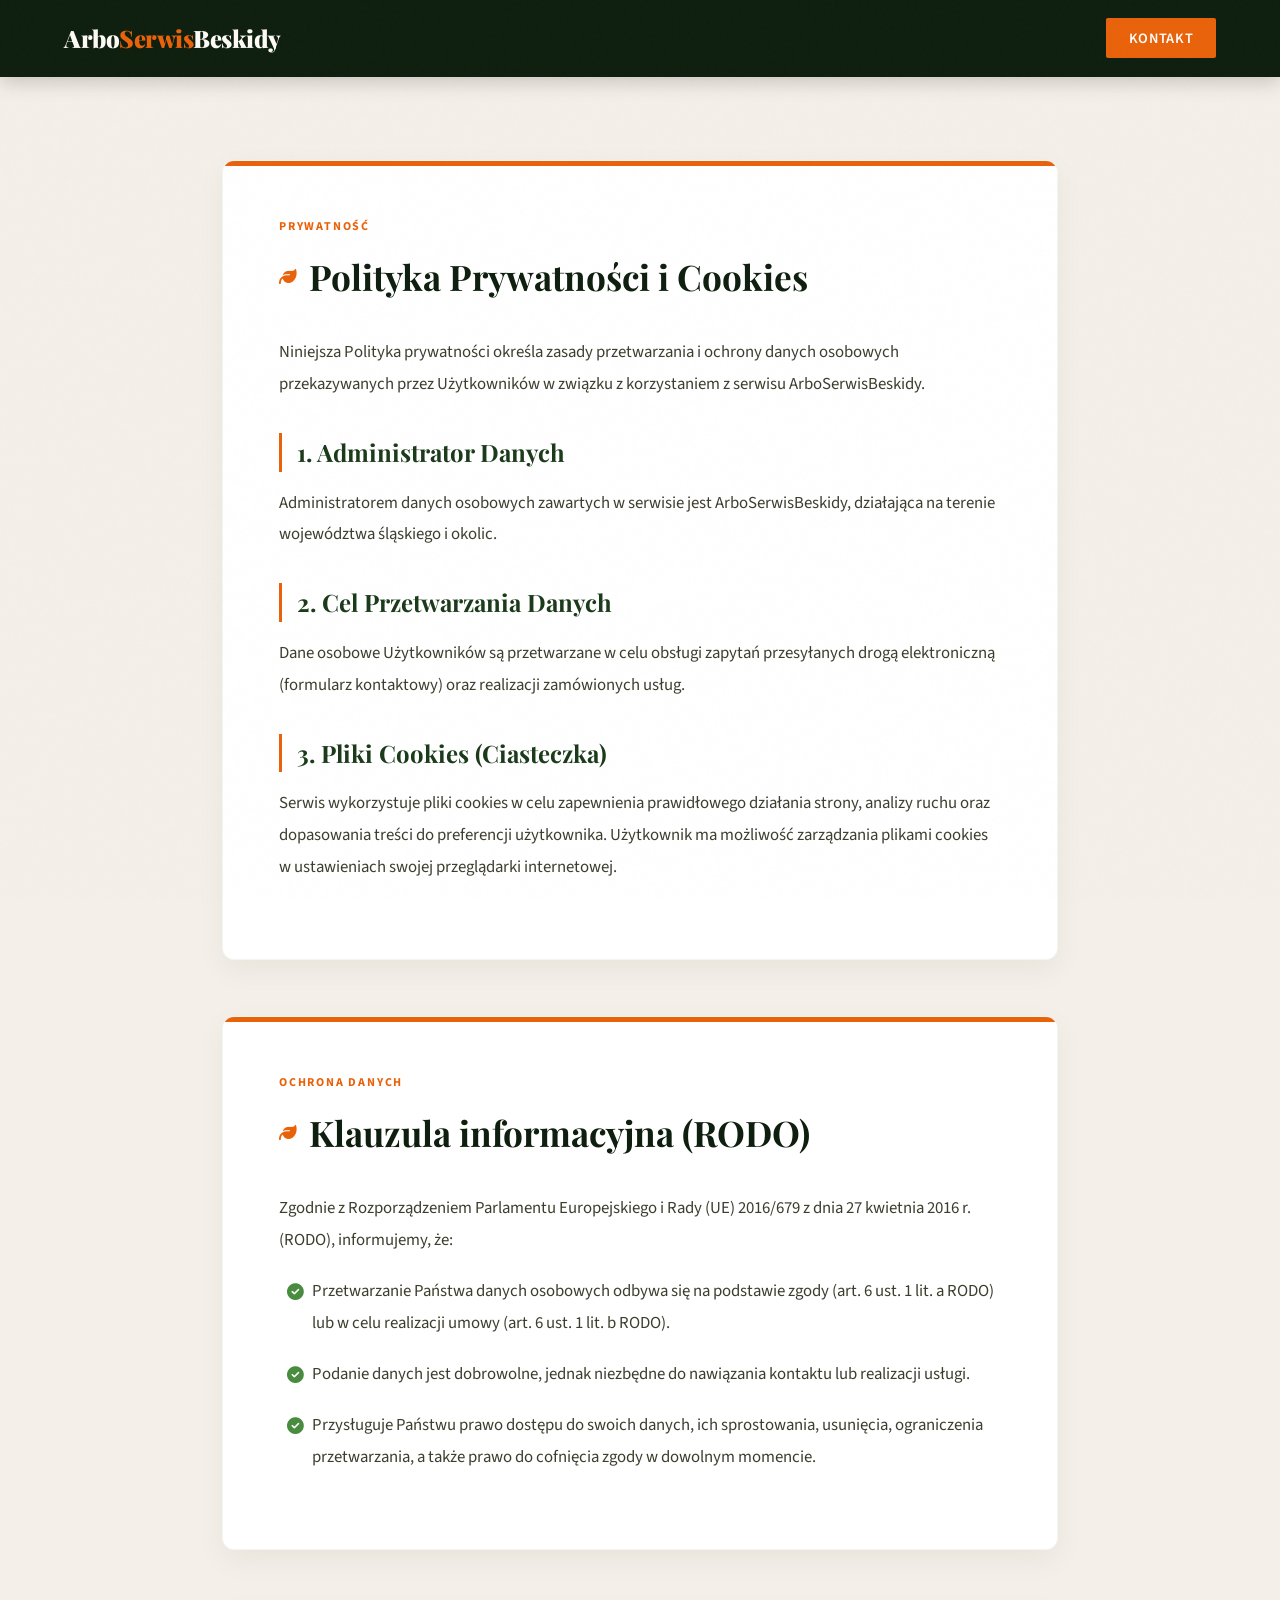
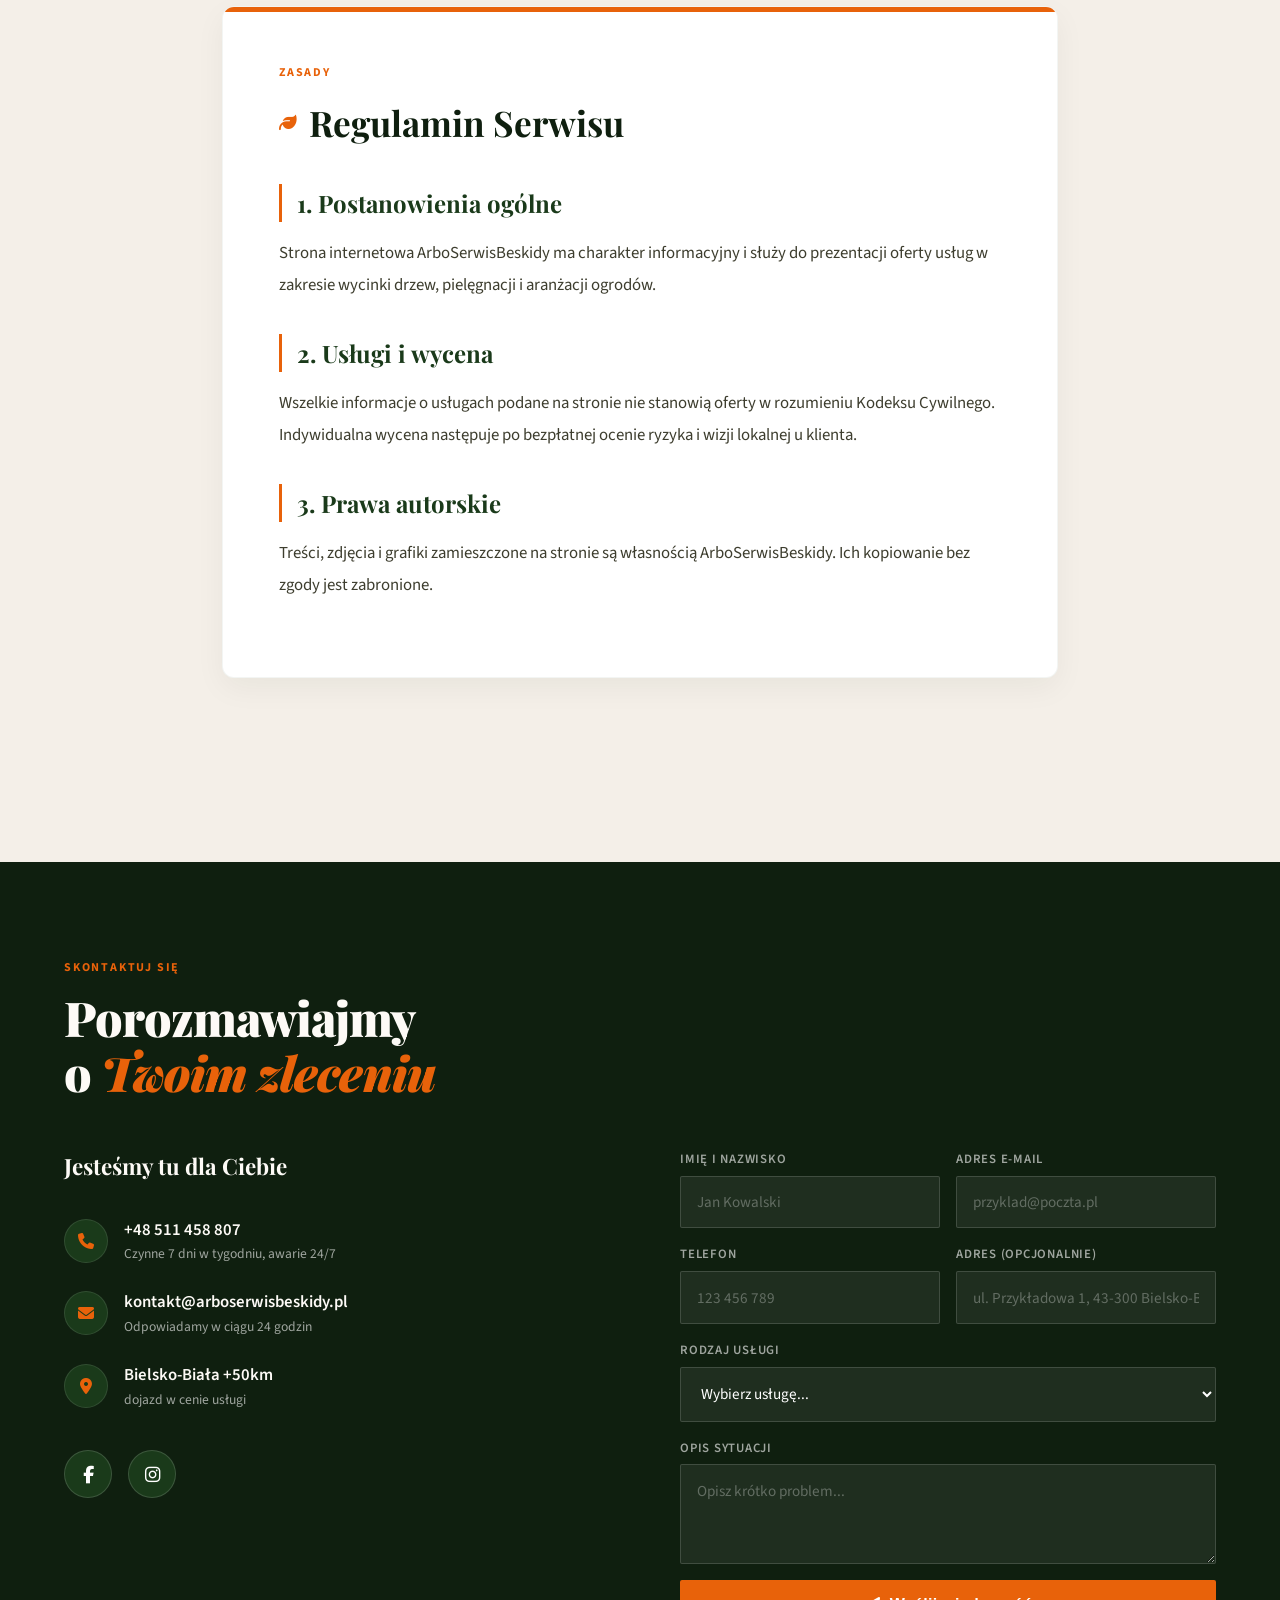
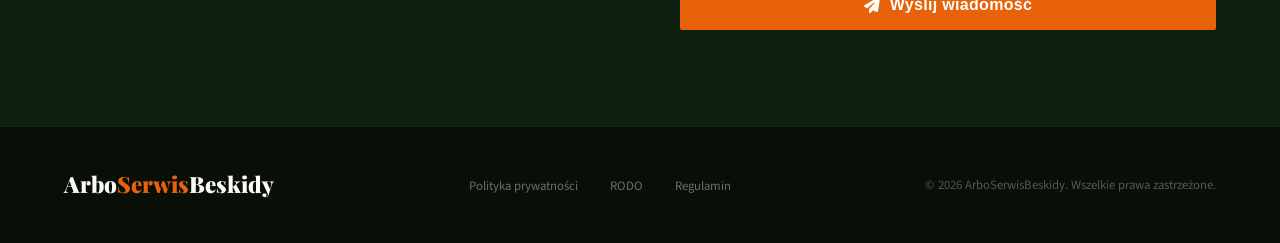
==== dokumenty.html @ 640052eb "initial commit" ====
<!DOCTYPE html>
<html lang="pl">

<head>
  <meta charset="UTF-8">
  <meta name="viewport" content="width=device-width, initial-scale=1.0">
  <title>Dokumenty prawne – ArboSerwisBeskidy</title>
  <link href="https://fonts.googleapis.com/css2?family=Playfair+Display:wght@700;900&family=Source+Sans+3:wght@300;400;600&display=swap" rel="stylesheet">
  <link rel="stylesheet" href="https://cdnjs.cloudflare.com/ajax/libs/font-awesome/6.5.0/css/all.min.css">
  <link rel="stylesheet" href="style.css">
  <link rel="icon" type="image/x-icon" href="img/favicon.ico">
  <style>
/* 1. RESET I ZMIENNE */
:root {
    --green-deep: #0f1f0f;
    --green-mid: #1a3a1a;
    --green-bright: #2d5a2d;
    --green-accent: #4a8c3f;
    --orange: #e8620a;
    --cream: #f4efe8;
    --white: #fdfaf6;
    --text-dark: #1a1a14;
    --text-mid: #3d3d2e;
}

body {
    background-color: var(--cream);
    font-family: 'Source Sans 3', sans-serif;
    color: var(--text-dark);
    line-height: 1.6;
    overflow-x: hidden;
    position: relative;
    scroll-behavior: smooth; /* Płynne przewijanie dla całej strony */
}

/* 2. NAVBAR */
#navbar {
    background-color: var(--green-deep) !important;
    position: fixed;
    width: 100%;
    top: 0;
    left: 0;
    z-index: 1000;
    display: flex;
    justify-content: space-between;
    align-items: center;
    padding: 1.2rem 4rem;
    box-shadow: 0 4px 20px rgba(0, 0, 0, 0.2);
}

#navbar .logo {
    color: var(--white) !important;
    font-weight: 900;
    font-size: 1.5rem;
    text-decoration: none;
    font-family: 'Playfair Display', serif;
}

#navbar .logo span {
    color: var(--orange) !important;
}

#navbar .nav-links {
    display: flex !important;
    list-style: none;
    align-items: center;
}

/* 3. SEKCJA GŁÓWNA - DOKUMENTY */
.legal-content {
    padding: 160px 2rem 8rem;
    max-width: 900px;
    margin: 0 auto;
}

.legal-section {
    background: #ffffff;
    padding: 3.5rem;
    margin-bottom: 3.5rem;
    border-radius: 12px;
    box-shadow: 0 10px 30px rgba(15, 31, 15, 0.05);
    position: relative;
    overflow: hidden;
    transition: transform 0.3s ease, box-shadow 0.3s ease;
    border: 1px solid rgba(26, 58, 26, 0.05);
    /* POPRAWKA: Offset dla zablokowanego navbaru */
    scroll-margin-top: 120px; 
}

.legal-section::before {
    content: '';
    position: absolute;
    top: 0;
    left: 0;
    width: 100%;
    height: 5px;
    background-color: var(--orange);
}

.legal-section:hover {
    transform: translateY(-5px);
    box-shadow: 0 15px 40px rgba(15, 31, 15, 0.08);
}

.legal-section h2 {
    font-family: 'Playfair Display', serif;
    color: var(--green-deep);
    margin-bottom: 2rem;
    font-size: 2.2rem;
    display: flex;
    align-items: center;
    gap: 12px;
}

.legal-section h2::before {
    content: '\f06c';
    font-family: 'Font Awesome 6 Free';
    font-weight: 900;
    font-size: 1.1rem;
    color: var(--orange);
}

.legal-section h3 {
    font-family: 'Playfair Display', serif;
    margin: 2rem 0 1rem;
    color: var(--green-mid);
    font-size: 1.5rem;
    border-left: 3px solid var(--orange);
    padding-left: 15px;
}

.legal-section p, .legal-section li {
    line-height: 1.9;
    color: var(--text-mid);
    margin-bottom: 1.2rem;
    font-size: 1.05rem;
}

.legal-section ul {
    margin-left: 0.5rem;
    list-style: none;
}

.legal-section ul li {
    position: relative;
    padding-left: 25px;
}

.legal-section ul li::before {
    content: "\f058";
    font-family: 'Font Awesome 6 Free';
    font-weight: 900;
    position: absolute;
    left: 0;
    color: var(--green-accent);
}

/* 4. RESPONSYWNOŚĆ */
@media (max-width: 1025px) {
    #navbar {
        padding: 1rem 2rem;
    }
}

@media (max-width: 768px) {
    .legal-content {
        padding: 120px 1.5rem 5rem;
    }

    .legal-section {
        padding: 2rem 1.5rem;
        scroll-margin-top: 100px;
    }

    .legal-section h2 {
        font-size: 1.8rem;
    }

    #navbar .logo {
        font-size: 1.2rem;
    }
}

@media (max-width: 480px) {
    .legal-section h2 {
        font-size: 1.5rem;
    }
    
    .legal-section h3 {
        font-size: 1.2rem;
    }
}
</style>
</head>

<body>

  <nav id="navbar">
    <a href="index.html" class="logo">Arbo<span>Serwis</span>Beskidy</a>
    <ul class="nav-links">
      <li><a href="#kontakt" class="nav-cta">Kontakt</a></li>
    </ul>
  </nav>

  <main class="legal-content">
    
    <section id="polityka" class="legal-section">
      <div class="section-label">Prywatność</div>
      <h2>Polityka Prywatności i Cookies</h2>
      <p>Niniejsza Polityka prywatności określa zasady przetwarzania i ochrony danych osobowych przekazywanych przez Użytkowników w związku z korzystaniem z serwisu ArboSerwisBeskidy.</p>
      
      <h3>1. Administrator Danych</h3>
      <p>Administratorem danych osobowych zawartych w serwisie jest ArboSerwisBeskidy, działająca na terenie województwa śląskiego i okolic.</p>

      <h3>2. Cel Przetwarzania Danych</h3>
      <p>Dane osobowe Użytkowników są przetwarzane w celu obsługi zapytań przesyłanych drogą elektroniczną (formularz kontaktowy) oraz realizacji zamówionych usług.</p>

      <h3>3. Pliki Cookies (Ciasteczka)</h3>
      <p>Serwis wykorzystuje pliki cookies w celu zapewnienia prawidłowego działania strony, analizy ruchu oraz dopasowania treści do preferencji użytkownika. Użytkownik ma możliwość zarządzania plikami cookies w ustawieniach swojej przeglądarki internetowej.</p>
    </section>

    <section id="rodo" class="legal-section">
      <div class="section-label">Ochrona Danych</div>
      <h2>Klauzula informacyjna (RODO)</h2>
      <p>Zgodnie z Rozporządzeniem Parlamentu Europejskiego i Rady (UE) 2016/679 z dnia 27 kwietnia 2016 r. (RODO), informujemy, że:</p>
      <ul>
        <li>Przetwarzanie Państwa danych osobowych odbywa się na podstawie zgody (art. 6 ust. 1 lit. a RODO) lub w celu realizacji umowy (art. 6 ust. 1 lit. b RODO).</li>
        <li>Podanie danych jest dobrowolne, jednak niezbędne do nawiązania kontaktu lub realizacji usługi.</li>
        <li>Przysługuje Państwu prawo dostępu do swoich danych, ich sprostowania, usunięcia, ograniczenia przetwarzania, a także prawo do cofnięcia zgody w dowolnym momencie.</li>
      </ul>
    </section>

    <section id="regulamin" class="legal-section">
      <div class="section-label">Zasady</div>
      <h2>Regulamin Serwisu</h2>
      <h3>1. Postanowienia ogólne</h3>
      <p>Strona internetowa ArboSerwisBeskidy ma charakter informacyjny i służy do prezentacji oferty usług w zakresie wycinki drzew, pielęgnacji i aranżacji ogrodów.</p>
      
      <h3>2. Usługi i wycena</h3>
      <p>Wszelkie informacje o usługach podane na stronie nie stanowią oferty w rozumieniu Kodeksu Cywilnego. Indywidualna wycena następuje po bezpłatnej ocenie ryzyka i wizji lokalnej u klienta.</p>

      <h3>3. Prawa autorskie</h3>
      <p>Treści, zdjęcia i grafiki zamieszczone na stronie są własnością ArboSerwisBeskidy. Ich kopiowanie bez zgody jest zabronione.</p>
    </section>

  </main>

  <section class="contact-section" id="kontakt">
    <div class="section-label">Skontaktuj się</div>
    <div class="section-title">Porozmawiajmy<br>o <em style="color:var(--orange)">Twoim zleceniu</em></div>
    <div class="contact-grid">
      <div class="contact-info">
        <h3>Jesteśmy tu dla Ciebie</h3>
        <div class="contact-item">
          <i class="fas fa-phone"></i>
          <div>
            <a href="tel:+48511458807">+48 511 458 807</a>
            <p>Czynne 7 dni w tygodniu, awarie 24/7</p>
          </div>
        </div>
        <div class="contact-item">
          <i class="fas fa-envelope"></i>
          <div>
            <a href="mailto:kontakt@arboserwisbeskidy.pl">kontakt@arboserwisbeskidy.pl</a>
            <p>Odpowiadamy w ciągu 24 godzin</p>
          </div>
        </div>
        <div class="contact-item">
          <i class="fas fa-map-marker-alt"></i>
          <div>
            <span style="color: var(--white); font-weight: 600; font-size: 1.05rem; display: block;">Bielsko-Biała +50km</span>
            <p>dojazd w cenie usługi</p>
          </div>
        </div>
        <div class="social-links">
          <a href="https://www.facebook.com/profile.php?id=61574379541969" target="_blank" class="social-link" aria-label="Facebook"><i class="fab fa-facebook-f"></i></a>
          <a href="https://www.instagram.com/arboserwis.beskidy/" target="_blank" class="social-link" aria-label="Instagram"><i class="fab fa-instagram"></i></a>
        </div>
      </div>
      <div>
        <form class="contact-form" id="arboForm">
          <input type="text" name="_gotcha" style="display:none" tabindex="-1" autocomplete="off">
          <div class="form-row">
            <div class="form-group">
              <label>Imię i nazwisko</label>
              <input type="text" name="name" placeholder="Jan Kowalski" pattern="^[A-Za-ząćęłńóśźż]{3,}\s[A-Za-ząćęłńóśźż]{3,}$" required>
            </div>
            <div class="form-group">
              <label>Adres E-mail</label>
              <input type="email" name="email" placeholder="przyklad@poczta.pl" required>
            </div>
          </div>
          <div class="form-row">
            <div class="form-group">
              <label>Telefon</label>
              <input type="tel" name="phone" placeholder="123 456 789" pattern="[0-9]+" required>
            </div>
            <div class="form-group">
              <label>Adres (opcjonalnie)</label>
              <input type="text" name="address" placeholder="ul. Przykładowa 1, 43-300 Bielsko-Biała">
            </div>
          </div>
          <div class="form-group">
            <label>Rodzaj usługi</label>
            <select name="service">
              <option value="">Wybierz usługę...</option>
              <option>Wycinka drzewa</option>
              <option>Przycinanie żywopłotów</option>
              <option>Pielęgnacja ogrodu</option>
              <option>Aranżacja ogrodu</option>
              <option>Interwencja awaryjna</option>
              <option>Inne</option>
            </select>
          </div>
          <div class="form-group">
            <label>Opis sytuacji</label>
            <textarea name="message" placeholder="Opisz krótko problem..." minlength="15" required></textarea>
          </div>
          <button type="submit" class="btn-primary" style="width:100%; justify-content:center; cursor:pointer;">
            <i class="fas fa-paper-plane"></i> Wyślij wiadomość
          </button>
        </form>
      </div>
    </div>
  </section>

  <footer>
    <div class="footer-logo">Arbo<span>Serwis</span>Beskidy</div>
    <ul class="footer-links">
      <li><a href="#polityka">Polityka prywatności</a></li>
      <li><a href="#rodo">RODO</a></li>
      <li><a href="#regulamin">Regulamin</a></li>
    </ul>
    <div class="footer-copy">© 2026 ArboSerwisBeskidy. Wszelkie prawa zastrzeżone.</div>
  </footer>

  <script src="script.js"></script>
</body>
</html>
---- style.css ----
:root {
    --green-deep: #0f1f0f;
    --green-mid: #1a3a1a;
    --green-bright: #2d5a2d;
    --green-accent: #4a8c3f;
    --orange: #e8620a;
    --orange-light: #f5832a;
    --brown: #5c3d1e;
    --cream: #f4efe8;
    --cream-dark: #e8e0d0;
    --white: #fdfaf6;
    --text-dark: #1a1a14;
    --text-mid: #3d3d2e;
    --text-light: #7a7a60;
}

* {
    margin: 0;
    padding: 0;
    box-sizing: border-box;
}

html {
    scroll-behavior: smooth;
}

body {
    font-family: 'Source Sans 3', sans-serif;
    background: var(--white);
    color: var(--text-dark);
    overflow-x: hidden;
}

/* NOISE TEXTURE OVERLAY */
body::before {
    content: '';
    position: fixed;
    inset: 0;
    background-image: url("data:image/svg+xml,%3Csvg viewBox='0 0 256 256' xmlns='http://www.w3.org/2000/svg'%3E%3Cfilter id='noise'%3E%3CfeTurbulence type='fractalNoise' baseFrequency='0.9' numOctaves='4' stitchTiles='stitch'/%3E%3C/filter%3E%3Crect width='100%25' height='100%25' filter='url(%23noise)' opacity='0.04'/%3E%3C/svg%3E");
    pointer-events: none;
    z-index: 9999;
    opacity: 0.4;
}

/* NAVBAR */
nav {
    position: fixed;
    top: 0;
    left: 0;
    right: 0;
    z-index: 1000;
    padding: 1.5rem 4rem;
    display: flex;
    justify-content: space-between;
    align-items: center;
    transition: all 0.4s ease;
    background: transparent;
}

nav.scrolled {
    background: rgba(10, 20, 10, 0.97);
    padding: 1rem 4rem;
    backdrop-filter: blur(10px);
    box-shadow: 0 2px 40px rgba(0, 0, 0, 0.3);
}

.logo {
    font-family: 'Playfair Display', serif;
    font-size: 1.8rem;
    font-weight: 900;
    color: var(--white);
    letter-spacing: -0.02em;
}

.logo span {
    color: var(--orange);
}

.nav-links {
    display: flex;
    gap: 2.5rem;
    list-style: none;
}

.nav-links a {
    color: rgba(255, 255, 255, 0.8);
    text-decoration: none;
    font-size: 0.9rem;
    font-weight: 600;
    letter-spacing: 0.05em;
    text-transform: uppercase;
    transition: color 0.2s;
}

.nav-links a:hover {
    color: var(--orange);
}

.nav-cta {
    background: var(--orange);
    color: white !important;
    padding: 0.6rem 1.4rem;
    border-radius: 2px;
}

.nav-cta:hover {
    background: var(--orange-light);
    color: white !important;
}

/* HAMBURGER */
.hamburger {
    display: none;
    flex-direction: column;
    gap: 5px;
    cursor: pointer;
    padding: 5px;
}

.hamburger span {
    display: block;
    width: 25px;
    height: 2px;
    background: white;
    transition: all 0.3s;
}

/* HERO */
.hero {
    min-height: 100vh;
    background: linear-gradient(165deg, rgba(5, 12, 5, 0.92) 0%, rgba(15, 31, 15, 0.75) 50%, rgba(92, 61, 30, 0.6) 100%);
    display: flex;
    align-items: center;
    padding: 0 4rem;
    position: relative;
    overflow: hidden;
}

.hero-gradient {
    position: absolute;
    inset: 0;
    background: linear-gradient(
        105deg,
        rgba(5, 12, 5, 0.88) 0%,
        rgba(15, 31, 15, 0.65) 45%,
        rgba(92, 61, 30, 0.45) 75%,
        rgba(232, 98, 10, 0.25) 100%
    );
    z-index: 1;
    pointer-events: none;
}

.hero::after {
    content: '';
    position: absolute;
    bottom: 0;
    left: 0;
    right: 0;
    height: 120px;
    background: linear-gradient(transparent, var(--green-deep));
}

.hero-content {
    max-width: 780px;
    position: relative;
    z-index: 2;
}

.hero-badge {
    display: inline-flex;
    align-items: center;
    gap: 0.5rem;
    background: rgba(232, 98, 10, 0.2);
    border: 1px solid var(--orange);
    color: var(--orange);
    padding: 0.4rem 1rem;
    font-size: 0.8rem;
    font-weight: 600;
    letter-spacing: 0.1em;
    text-transform: uppercase;
    margin-bottom: 1.5rem;
    border-radius: 2px;
}

.hero h1 {
    font-family: 'Playfair Display', serif;
    font-size: clamp(2.8rem, 6vw, 5rem);
    font-weight: 900;
    color: var(--white);
    line-height: 1.08;
    margin-bottom: 1.5rem;
    letter-spacing: -0.02em;
}

.hero h1 em {
    font-style: italic;
    color: var(--orange);
}

.hero p {
    font-size: 1.15rem;
    color: rgba(255, 255, 255, 0.75);
    line-height: 1.7;
    margin-bottom: 2.5rem;
    max-width: 560px;
    font-weight: 300;
}

.hero-btns {
    display: flex;
    gap: 1rem;
    flex-wrap: wrap;
}

.btn-primary {
    display: inline-flex;
    align-items: center;
    gap: 0.6rem;
    background: var(--orange);
    color: white;
    padding: 1rem 2rem;
    font-size: 1rem;
    font-weight: 600;
    text-decoration: none;
    border-radius: 2px;
    transition: all 0.3s;
    border: none;
    cursor: pointer;
    letter-spacing: 0.02em;
}

.btn-primary:hover {
    background: var(--orange-light);
    transform: translateY(-2px);
    box-shadow: 0 8px 30px rgba(232, 98, 10, 0.4);
}

.btn-secondary {
    display: inline-flex;
    align-items: center;
    gap: 0.6rem;
    background: transparent;
    color: white;
    padding: 1rem 2rem;
    font-size: 1rem;
    font-weight: 600;
    text-decoration: none;
    border: 1px solid rgba(255, 255, 255, 0.4);
    border-radius: 2px;
    transition: all 0.3s;
}

.btn-secondary:hover {
    border-color: white;
    background: rgba(255, 255, 255, 0.1);
}

.hero-stats {
    position: absolute;
    right: 4rem;
    bottom: 10rem;
    display: flex;
    flex-direction: column;
    gap: 1.5rem;
    z-index: 2;
}

.stat {
    text-align: right;
}

.stat-num {
    font-family: 'Playfair Display', serif;
    font-size: 2.5rem;
    font-weight: 900;
    color: var(--orange);
    line-height: 1;
}

.stat-label {
    font-size: 0.75rem;
    color: rgba(255, 255, 255, 0.6);
    text-transform: uppercase;
    letter-spacing: 0.08em;
}

/* SECTIONS COMMON */
section {
    padding: 6rem 4rem;
}

.section-label {
    font-size: 0.75rem;
    font-weight: 700;
    letter-spacing: 0.15em;
    text-transform: uppercase;
    color: var(--orange);
    margin-bottom: 0.8rem;
}

.section-title {
    font-family: 'Playfair Display', serif;
    font-size: clamp(2rem, 4vw, 3rem);
    font-weight: 900;
    color: var(--green-deep);
    line-height: 1.15;
    letter-spacing: -0.02em;
}

.section-title em {
    font-style: italic;
    color: var(--green-accent);
}

/* SERVICES OVERVIEW */
.services-overview {
    background: var(--green-deep);
    padding: 5rem 4rem;
}

.services-overview .section-title {
    color: var(--white);
}

.services-overview .section-label {
    color: var(--orange);
}

.services-grid {
    display: grid;
    grid-template-columns: repeat(4, 1fr);
    gap: 1px;
    margin-top: 3rem;
    background: rgba(255, 255, 255, 0.1);
    border: 1px solid rgba(255, 255, 255, 0.1);
}

.service-card {
    background: var(--green-deep);
    padding: 2.5rem 2rem;
    cursor: pointer;
    transition: all 0.3s;
    text-decoration: none;
    display: block;
    border-bottom: 3px solid transparent;
    position: relative;
    overflow: hidden;
}

.service-card::before {
    content: '';
    position: absolute;
    inset: 0;
    background: var(--green-mid);
    transform: scaleY(0);
    transform-origin: bottom;
    transition: transform 0.3s ease;
}

.service-card:hover::before {
    transform: scaleY(1);
}

.service-card:hover {
    border-bottom-color: var(--orange);
}

.service-card-inner {
    position: relative;
    z-index: 1;
}

.service-icon {
    font-size: 2rem;
    color: var(--orange);
    margin-bottom: 1rem;
    display: block;
}

.service-card h3 {
    font-family: 'Playfair Display', serif;
    font-size: 1.2rem;
    font-weight: 700;
    color: var(--white);
    margin-bottom: 0.5rem;
}

.service-card p {
    font-size: 0.85rem;
    color: rgba(255, 255, 255, 0.55);
    line-height: 1.6;
}

.service-card .arrow {
    margin-top: 1.2rem;
    color: var(--orange);
    font-size: 0.8rem;
    font-weight: 600;
    letter-spacing: 0.05em;
    text-transform: uppercase;
}

/* WARNING SECTION */
.warning-section {
    background: var(--cream);
}

.warning-grid {
    display: grid;
    grid-template-columns: repeat(3, 1fr);
    gap: 1.5rem;
    margin-top: 3rem;
}

.warning-card {
    background: var(--white);
    border-left: 4px solid var(--orange);
    padding: 1.8rem 1.5rem;
    transition: all 0.3s;
    box-shadow: 0 2px 20px rgba(0, 0, 0, 0.06);
}

.warning-card:hover {
    transform: translateY(-4px);
    box-shadow: 0 12px 40px rgba(0, 0, 0, 0.12);
}

.warning-icon {
    font-size: 1.8rem;
    margin-bottom: 0.8rem;
}

.warning-card h4 {
    font-family: 'Playfair Display', serif;
    font-size: 1.05rem;
    font-weight: 700;
    color: var(--green-deep);
    margin-bottom: 0.5rem;
}

.warning-card p {
    font-size: 0.9rem;
    color: var(--text-mid);
    line-height: 1.6;
}

/* TIMELINE */
.timeline-section {
    background: var(--white);
}

.timeline {
    margin-top: 3.5rem;
    position: relative;
}

.timeline::before {
    content: '';
    position: absolute;
    left: 28px;
    top: 0;
    bottom: 0;
    width: 2px;
    background: linear-gradient(to bottom, var(--orange), var(--green-accent));
}

.timeline-step {
    display: flex;
    gap: 2.5rem;
    margin-bottom: 3rem;
    position: relative;
}

.step-num {
    width: 58px;
    height: 58px;
    min-width: 58px;
    background: var(--green-deep);
    color: var(--orange);
    font-family: 'Playfair Display', serif;
    font-size: 1.3rem;
    font-weight: 900;
    display: flex;
    align-items: center;
    justify-content: center;
    border-radius: 50%;
    border: 3px solid var(--orange);
    position: relative;
    z-index: 1;
}

.step-content {
    padding-top: 0.8rem;
}

.step-content h4 {
    font-family: 'Playfair Display', serif;
    font-size: 1.2rem;
    font-weight: 700;
    color: var(--green-deep);
    margin-bottom: 0.4rem;
}

.step-content p {
    font-size: 0.95rem;
    color: var(--text-mid);
    line-height: 1.65;
    max-width: 500px;
}

/* SERVICE DETAIL SECTIONS */
.service-detail {
    padding: 5rem 4rem;
}

.service-detail:nth-child(odd) {
    background: var(--cream);
}

.service-detail:nth-child(even) {
    background: var(--white);
}

.service-detail-inner {
    display: grid;
    grid-template-columns: 1fr 1fr;
    gap: 5rem;
    align-items: center;
    max-width: 1200px;
    margin: 0 auto;
}

.service-detail-inner.reverse {
    direction: rtl;
}

.service-detail-inner.reverse>* {
    direction: ltr;
}

.service-detail-img {
    position: relative;
    border-radius: 4px;
    overflow: hidden;
    aspect-ratio: 4/3;
}

.service-detail-img img {
    width: 100%;
    height: 100%;
    object-fit: cover;
    display: block;
}

.service-detail-img::after {
    content: '';
    position: absolute;
    inset: 0;
    border: 3px solid var(--orange);
    border-radius: 4px;
    transform: translate(10px, 10px);
    z-index: -1;
}

.service-detail-content .section-label {
    margin-bottom: 0.5rem;
}

.service-detail-content h2 {
    font-family: 'Playfair Display', serif;
    font-size: 2.2rem;
    font-weight: 900;
    color: var(--green-deep);
    line-height: 1.15;
    margin-bottom: 1rem;
    letter-spacing: -0.02em;
}

.service-detail-content p {
    font-size: 1rem;
    color: var(--text-mid);
    line-height: 1.75;
    margin-bottom: 1.5rem;
}

.feature-list {
    list-style: none;
    display: flex;
    flex-direction: column;
    gap: 0.6rem;
}

.feature-list li {
    display: flex;
    align-items: flex-start;
    gap: 0.7rem;
    font-size: 0.95rem;
    color: var(--text-mid);
    line-height: 1.5;
}

.feature-list li::before {
    content: '';
    width: 6px;
    height: 6px;
    min-width: 6px;
    background: var(--orange);
    border-radius: 50%;
    margin-top: 0.45rem;
}

.aranżacja-steps {
    display: flex;
    flex-direction: column;
    gap: 1rem;
    margin-top: 1.5rem;
}

.aranż-step {
    display: flex;
    align-items: flex-start;
    gap: 1rem;
    padding: 1rem;
    background: rgba(255, 255, 255, 0.7);
    border-radius: 4px;
}

.aranż-num {
    width: 32px;
    height: 32px;
    min-width: 32px;
    background: var(--green-deep);
    color: var(--orange);
    font-family: 'Playfair Display', serif;
    font-weight: 900;
    font-size: 0.9rem;
    display: flex;
    align-items: center;
    justify-content: center;
    border-radius: 50%;
}

.aranż-step h5 {
    font-weight: 700;
    color: var(--green-deep);
    font-size: 0.95rem;
    margin-bottom: 0.2rem;
}

.aranż-step p {
    font-size: 0.85rem;
    color: var(--text-light);
    line-height: 1.5;
    margin: 0;
}

/* GALLERY */
.gallery-section {
    background: var(--green-deep);
    padding: 6rem 4rem;
}

.gallery-section .section-title {
    color: var(--white);
}

.gallery-wrapper {
    overflow: hidden;
    margin-top: 3rem;
    cursor: grab;
    user-select: none;
    mask-image: linear-gradient(to right, transparent, black 5%, black 95%, transparent);
    -webkit-mask-image: linear-gradient(to right, transparent, black 5%, black 95%, transparent);
}

.gallery-wrapper.dragging {
    cursor: grabbing;
}

.gallery-track {
    display: flex;
    gap: 1.5rem;
    width: max-content;
    animation: scroll-gallery 60s linear infinite;
    transition: transform 0s;
}

.gallery-track.dragging {
    animation-play-state: paused;
}

.gallery-wrapper:hover .gallery-track {
    animation-play-state: paused;
}

@keyframes scroll-gallery {
    0% {
        transform: translateX(0);
    }
    100% {
        transform: translateX(calc(-50%));
    }
}

.gallery-item {
    position: relative;
    width: 380px;
    height: 280px;
    flex-shrink: 0;
    overflow: hidden;
    cursor: grab;
    border-radius: 3px;
}

.gallery-item:active {
    cursor: grabbing;
}

.gallery-item img {
    width: 100%;
    height: 100%;
    object-fit: cover;
    transition: transform 0.5s ease;
    display: block;
}

.gallery-item:hover img {
    transform: scale(1.08);
}

.gallery-overlay {
    position: absolute;
    inset: 0;
    background: linear-gradient(transparent 40%, rgba(10, 20, 10, 0.9));
    opacity: 0;
    transition: opacity 0.3s;
    display: flex;
    align-items: flex-end;
    padding: 1.2rem;
}

.gallery-item:hover .gallery-overlay {
    opacity: 1;
}

.gallery-overlay span {
    color: white;
    font-size: 0.85rem;
    font-weight: 600;
}

/* WHY US */
.why-section {
    background: var(--cream);
    text-align: center;
}

.why-grid {
    display: grid;
    grid-template-columns: repeat(4, 1fr);
    gap: 2rem;
    margin-top: 3rem;
}

.why-card {
    padding: 2.5rem 1.5rem;
    background: var(--white);
    border-radius: 4px;
    transition: all 0.3s;
    box-shadow: 0 2px 20px rgba(0, 0, 0, 0.05);
}

.why-card:hover {
    transform: translateY(-6px);
    box-shadow: 0 16px 50px rgba(0, 0, 0, 0.1);
}

.why-icon {
    width: 64px;
    height: 64px;
    background: var(--green-deep);
    border-radius: 50%;
    display: flex;
    align-items: center;
    justify-content: center;
    margin: 0 auto 1.2rem;
    font-size: 1.5rem;
    color: var(--orange);
}

.why-card h4 {
    font-family: 'Playfair Display', serif;
    font-size: 1.1rem;
    font-weight: 700;
    color: var(--green-deep);
    margin-bottom: 0.5rem;
}

.why-card p {
    font-size: 0.9rem;
    color: var(--text-light);
    line-height: 1.6;
}

/* TESTIMONIALS */
.testimonials {
    background: var(--white);
    padding: 6rem 4rem;
}

.testimonials-grid-wrapper {
    margin-top: 3rem;
}

.testimonials-grid {
    display: grid;
    grid-template-columns: repeat(3, 1fr);
    gap: 1.5rem;
    align-items: stretch;
}

/* How many cards are visible per "page":
   desktop = 3, tablet = 2, mobile = 1 — controlled via JS */

.testimonial-card {
    background: var(--cream);
    padding: 2.5rem;
    border-radius: 4px;
    position: relative;
    transition: transform 0.3s, box-shadow 0.3s;
    display: flex;
    flex-direction: column;
    min-height: 280px;
}

.testimonial-card:hover {
    transform: translateY(-4px);
    box-shadow: 0 12px 40px rgba(0,0,0,0.1);
}

.quote-mark {
    font-family: 'Playfair Display', serif;
    font-size: 5rem;
    color: var(--orange);
    line-height: 0.5;
    margin-bottom: 1rem;
    display: block;
    opacity: 0.5;
}

.testimonial-card p {
    font-size: 0.95rem;
    color: var(--text-mid);
    line-height: 1.7;
    font-style: italic;
    margin-bottom: 1.5rem;
    flex: none;
    height: calc(0.95rem * 1.7 * 5);
    overflow: hidden;
}

.testimonials-nav {
    display: flex;
    align-items: center;
    justify-content: center;
    gap: 1.5rem;
    margin-top: 2.5rem;
}

.testimonials-btn {
    width: 48px;
    height: 48px;
    background: var(--green-deep);
    border: 2px solid var(--orange);
    color: var(--orange);
    border-radius: 50%;
    display: flex;
    align-items: center;
    justify-content: center;
    font-size: 1rem;
    cursor: pointer;
    transition: all 0.25s;
    flex-shrink: 0;
}

.testimonials-btn:hover {
    background: var(--orange);
    color: white;
    transform: scale(1.08);
    box-shadow: 0 6px 20px rgba(232, 98, 10, 0.35);
}

.testimonials-dots {
    display: flex;
    gap: 0.5rem;
    align-items: center;
}

.testimonials-dot {
    width: 8px;
    height: 8px;
    border-radius: 50%;
    background: var(--cream-dark);
    cursor: pointer;
    transition: all 0.25s;
    border: none;
    padding: 0;
}

.testimonials-dot.active {
    background: var(--orange);
    transform: scale(1.3);
}

.testimonial-author {
    display: flex;
    align-items: center;
    gap: 0.8rem;
}

.author-avatar {
    width: 40px;
    height: 40px;
    background: var(--green-mid);
    border-radius: 50%;
    display: flex;
    align-items: center;
    justify-content: center;
    color: var(--orange);
    font-weight: 700;
    font-size: 0.9rem;
}

.author-info strong {
    display: block;
    font-size: 0.9rem;
    color: var(--green-deep);
    font-weight: 700;
}

.author-info span {
    font-size: 0.8rem;
    color: var(--text-light);
}

.stars {
    color: var(--orange);
    font-size: 0.85rem;
    margin-bottom: 0.5rem;
}

/* CONTACT */
.contact-section {
    background: var(--green-deep);
    padding: 6rem 4rem;
}

.contact-section .section-title {
    color: var(--white);
}

.contact-grid {
    display: grid;
    grid-template-columns: 1fr 1fr;
    gap: 5rem;
    margin-top: 3rem;
}

.contact-info h3 {
    font-family: 'Playfair Display', serif;
    font-size: 1.4rem;
    color: var(--white);
    margin-bottom: 2rem;
}

.contact-item {
    display: flex;
    align-items: center;
    gap: 1rem;
    margin-bottom: 1.5rem;
}

.contact-item i {
    width: 44px;
    height: 44px;
    min-width: 44px;
    background: var(--green-mid);
    border: 1px solid rgba(255, 255, 255, 0.1);
    border-radius: 50%;
    display: flex;
    align-items: center;
    justify-content: center;
    color: var(--orange);
    font-size: 1rem;
}

.contact-item a {
    color: var(--white);
    text-decoration: none;
    font-size: 1.05rem;
    font-weight: 600;
    transition: color 0.2s;
}

.contact-item a:hover {
    color: var(--orange);
}

.contact-item p {
    color: rgba(255, 255, 255, 0.6);
    font-size: 0.85rem;
}

.social-links {
    display: flex;
    gap: 1rem;
    margin-top: 2.5rem;
}

.social-link {
    width: 48px;
    height: 48px;
    background: var(--green-mid);
    border: 1px solid rgba(255, 255, 255, 0.15);
    border-radius: 50%;
    display: flex;
    align-items: center;
    justify-content: center;
    color: white;
    text-decoration: none;
    font-size: 1.1rem;
    transition: all 0.3s;
}

.social-link:hover {
    background: var(--orange);
    border-color: var(--orange);
    transform: translateY(-3px);
}

/* FORM */
.contact-form {
    display: flex;
    flex-direction: column;
    gap: 1rem;
}

.form-row {
    display: grid;
    grid-template-columns: 1fr 1fr;
    gap: 1rem;
}

.form-group {
    display: flex;
    flex-direction: column;
    gap: 0.4rem;
}

.form-group label {
    color: rgba(255, 255, 255, 0.6);
    font-size: 0.8rem;
    font-weight: 600;
    letter-spacing: 0.06em;
    text-transform: uppercase;
}

.form-group input,
.form-group select,
.form-group textarea {
    background: rgba(255, 255, 255, 0.07);
    border: 1px solid rgba(255, 255, 255, 0.15);
    color: white;
    padding: 0.9rem 1rem;
    font-size: 0.95rem;
    font-family: 'Source Sans 3', sans-serif;
    border-radius: 2px;
    transition: border-color 0.2s;
    outline: none;
}

.form-group select option {
    background: var(--green-deep);
    color: white;
}

.form-group input:focus,
.form-group select:focus,
.form-group textarea:focus {
    border-color: var(--orange);
}

.form-group textarea {
    resize: vertical;
    min-height: 100px;
}

.form-group input::placeholder,
.form-group textarea::placeholder {
    color: rgba(255, 255, 255, 0.3);
}

/* FOOTER */
footer {
    background: #070f07;
    padding: 2.5rem 4rem;
    display: flex;
    justify-content: space-between;
    align-items: center;
    flex-wrap: wrap;
    gap: 1rem;
    border-top: 1px solid rgba(255, 255, 255, 0.07);
}

.footer-logo {
    font-family: 'Playfair Display', serif;
    font-size: 1.4rem;
    font-weight: 900;
    color: var(--white);
}

.footer-logo span {
    color: var(--orange);
}

.footer-links {
    display: flex;
    gap: 2rem;
    list-style: none;
}

.footer-links a {
    color: rgba(255, 255, 255, 0.4);
    text-decoration: none;
    font-size: 0.8rem;
    transition: color 0.2s;
}

.footer-links a:hover {
    color: var(--orange);
}

.footer-copy {
    color: rgba(255, 255, 255, 0.3);
    font-size: 0.8rem;
}

/* BACK TO TOP BUTTON — desktop only */
#backToTop {
    position: fixed;
    bottom: 2.5rem;
    right: 2.5rem;
    width: 50px;
    height: 50px;
    background: var(--green-deep);
    border: 2px solid var(--orange);
    color: var(--orange);
    border-radius: 50%;
    display: flex;
    align-items: center;
    justify-content: center;
    font-size: 1.2rem;
    cursor: pointer;
    z-index: 900;
    opacity: 0;
    pointer-events: none;
    transform: translateY(12px);
    transition: opacity 0.3s ease, transform 0.3s ease, background 0.2s, color 0.2s;
    box-shadow: 0 4px 20px rgba(0,0,0,0.3);
    text-decoration: none;
}

#backToTop.visible {
    opacity: 1;
    pointer-events: auto;
    transform: translateY(0);
}

#backToTop:hover {
    background: var(--orange);
    color: white;
    transform: translateY(-3px);
    box-shadow: 0 8px 30px rgba(232, 98, 10, 0.4);
}

@media (max-width: 1024px) {
    #backToTop {
        display: none !important;
    }
}

/* ANIMATIONS */
.reveal {
    opacity: 0;
    transform: translateY(30px);
    transition: all 0.7s cubic-bezier(0.16, 1, 0.3, 1);
}

.reveal.visible {
    opacity: 1;
    transform: translateY(0);
}

.reveal-delay-1 {
    transition-delay: 0.1s;
}

.reveal-delay-2 {
    transition-delay: 0.2s;
}

.reveal-delay-3 {
    transition-delay: 0.3s;
}

.reveal-delay-4 {
    transition-delay: 0.4s;
}

/* MOBILE MENU */
.mobile-menu {
    display: none;
    position: fixed;
    inset: 0;
    background: rgba(5, 12, 5, 0.98);
    z-index: 10000;
    flex-direction: column;
    align-items: center;
    justify-content: center;
    gap: 2rem;
}

.mobile-menu.open {
    display: flex;
}

.mobile-menu a {
    color: white;
    text-decoration: none;
    font-family: 'Playfair Display', serif;
    font-size: 2rem;
    font-weight: 700;
    transition: color 0.2s;
}

.mobile-menu a:hover {
    color: var(--orange);
}

.mobile-close {
    position: absolute;
    top: 2rem;
    right: 2rem;
    background: none;
    border: none;
    color: white;
    font-size: 2rem;
    cursor: pointer;
    z-index: 10001;
}

/* RESPONSIVE */
@media (max-width: 1024px) {
    nav {
        padding: 1.2rem 2rem;
    }

    nav.scrolled {
        padding: 0.8rem 2rem;
    }

    .nav-links {
        display: none;
    }

    .hamburger {
        display: flex;
    }

    .menu-open .hamburger {
        display: none;
    }

    section {
        padding: 4rem 2rem;
    }

    .hero {
        padding: 0 2rem;
    }

    .hero-stats {
        display: none;
    }

    .services-grid {
        grid-template-columns: repeat(2, 1fr);
    }

    .warning-grid {
        grid-template-columns: repeat(2, 1fr);
    }

    .service-detail {
        padding: 4rem 2rem;
    }

    .service-detail-inner {
        grid-template-columns: 1fr;
        gap: 2rem;
    }

    .service-detail-inner.reverse {
        direction: ltr;
    }

    .gallery-grid {
        grid-template-columns: repeat(2, 1fr);
    }

    .why-grid {
        grid-template-columns: repeat(2, 1fr);
    }

    .testimonials-grid {
        grid-template-columns: repeat(2, 1fr);
    }

    .contact-grid {
        grid-template-columns: 1fr;
        gap: 3rem;
    }

    .contact-section {
        padding: 4rem 2rem;
    }

    footer {
        padding: 2rem;
        flex-direction: column;
        align-items: flex-start;
    }
}

@media (max-width: 640px) {
    .hero h1 {
        font-size: 2.2rem;
    }

    .services-grid {
        grid-template-columns: 1fr;
    }

    .warning-grid {
        grid-template-columns: 1fr;
    }

    .gallery-grid {
        grid-template-columns: 1fr;
    }

    .why-grid {
        grid-template-columns: 1fr;
    }

    .testimonials-grid {
        grid-template-columns: 1fr;
    }

    .form-row {
        grid-template-columns: 1fr;
    }

    .gallery-section,
    .testimonials,
    .services-overview {
        padding: 4rem 2rem;
    }
}

.hero-video {
    position: absolute;
    inset: 0;
    width: 100%;
    height: 100%;
    object-fit: cover;
    z-index: 0;
    background-image: url('img/bgimage.webp');
    background-size: cover;
    background-position: center;
}

.hero-content, .hero-stats {
    z-index: 2;
    position: relative;
}
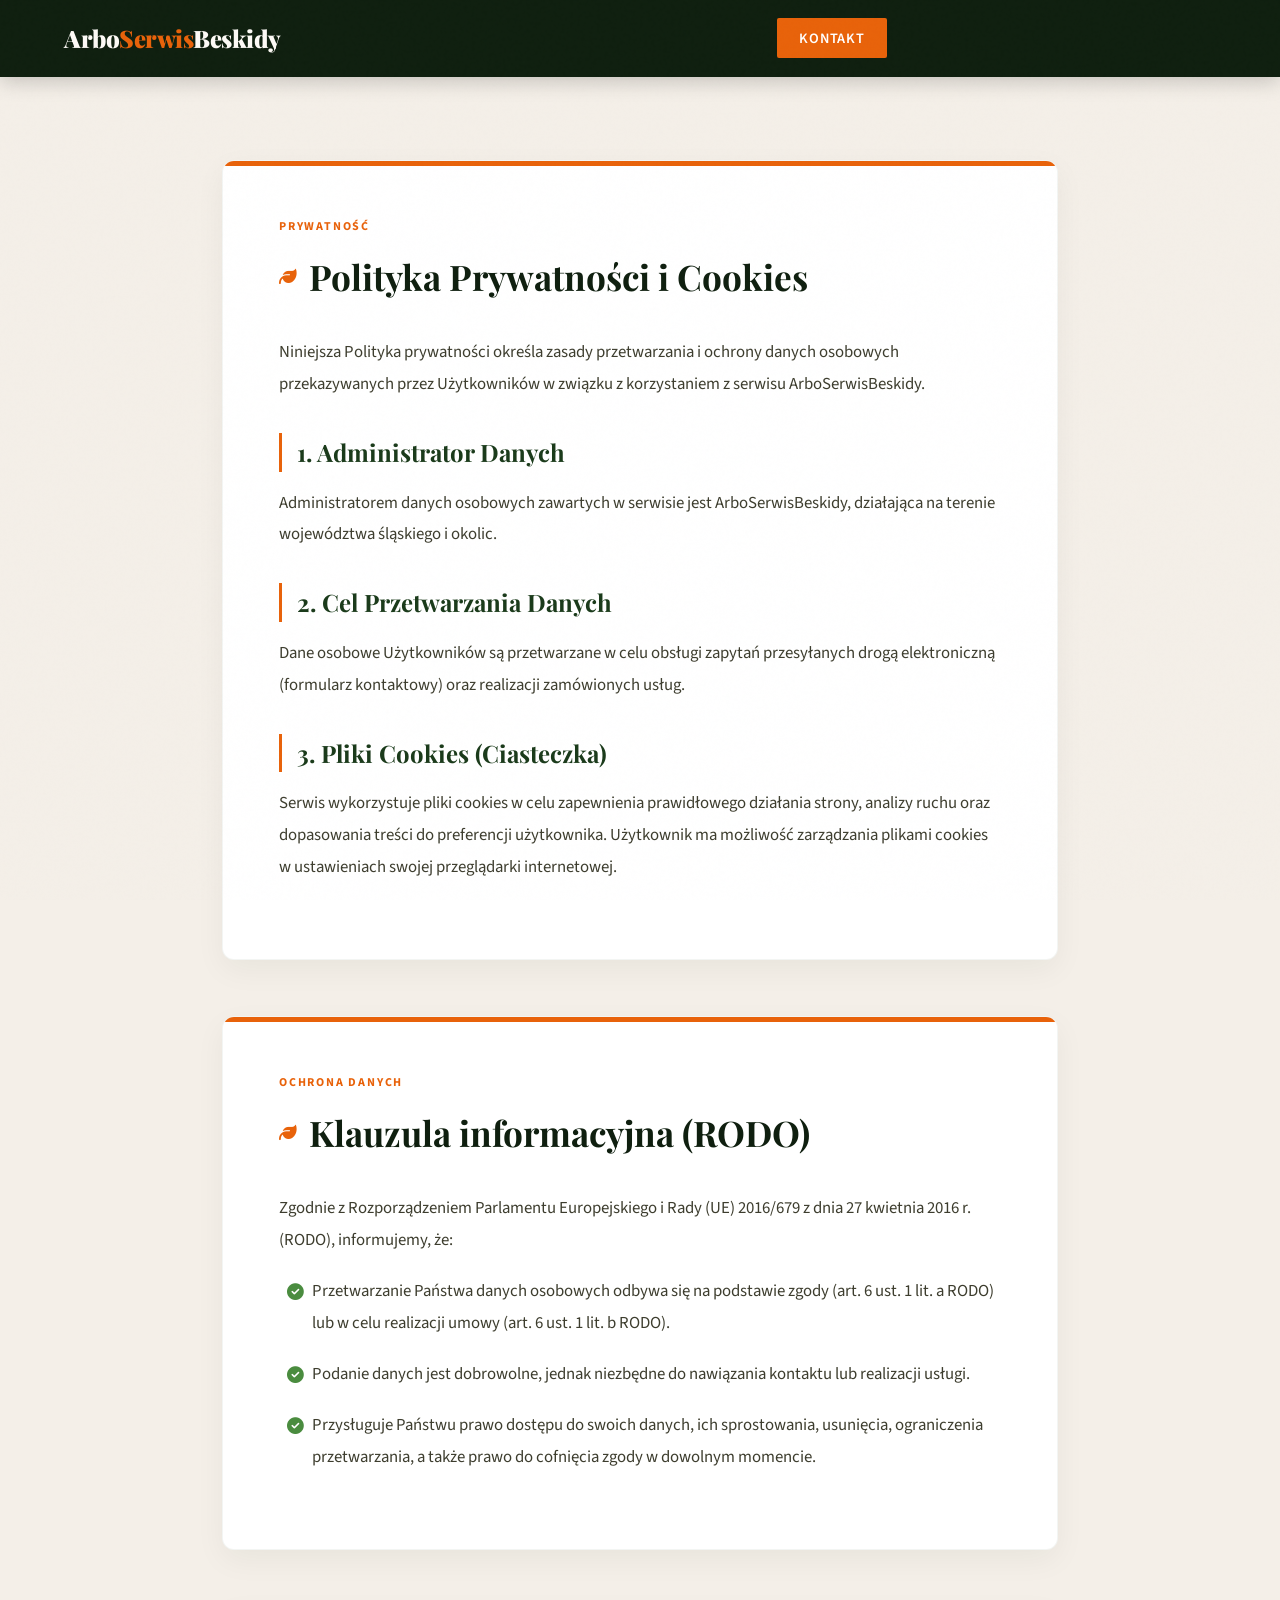
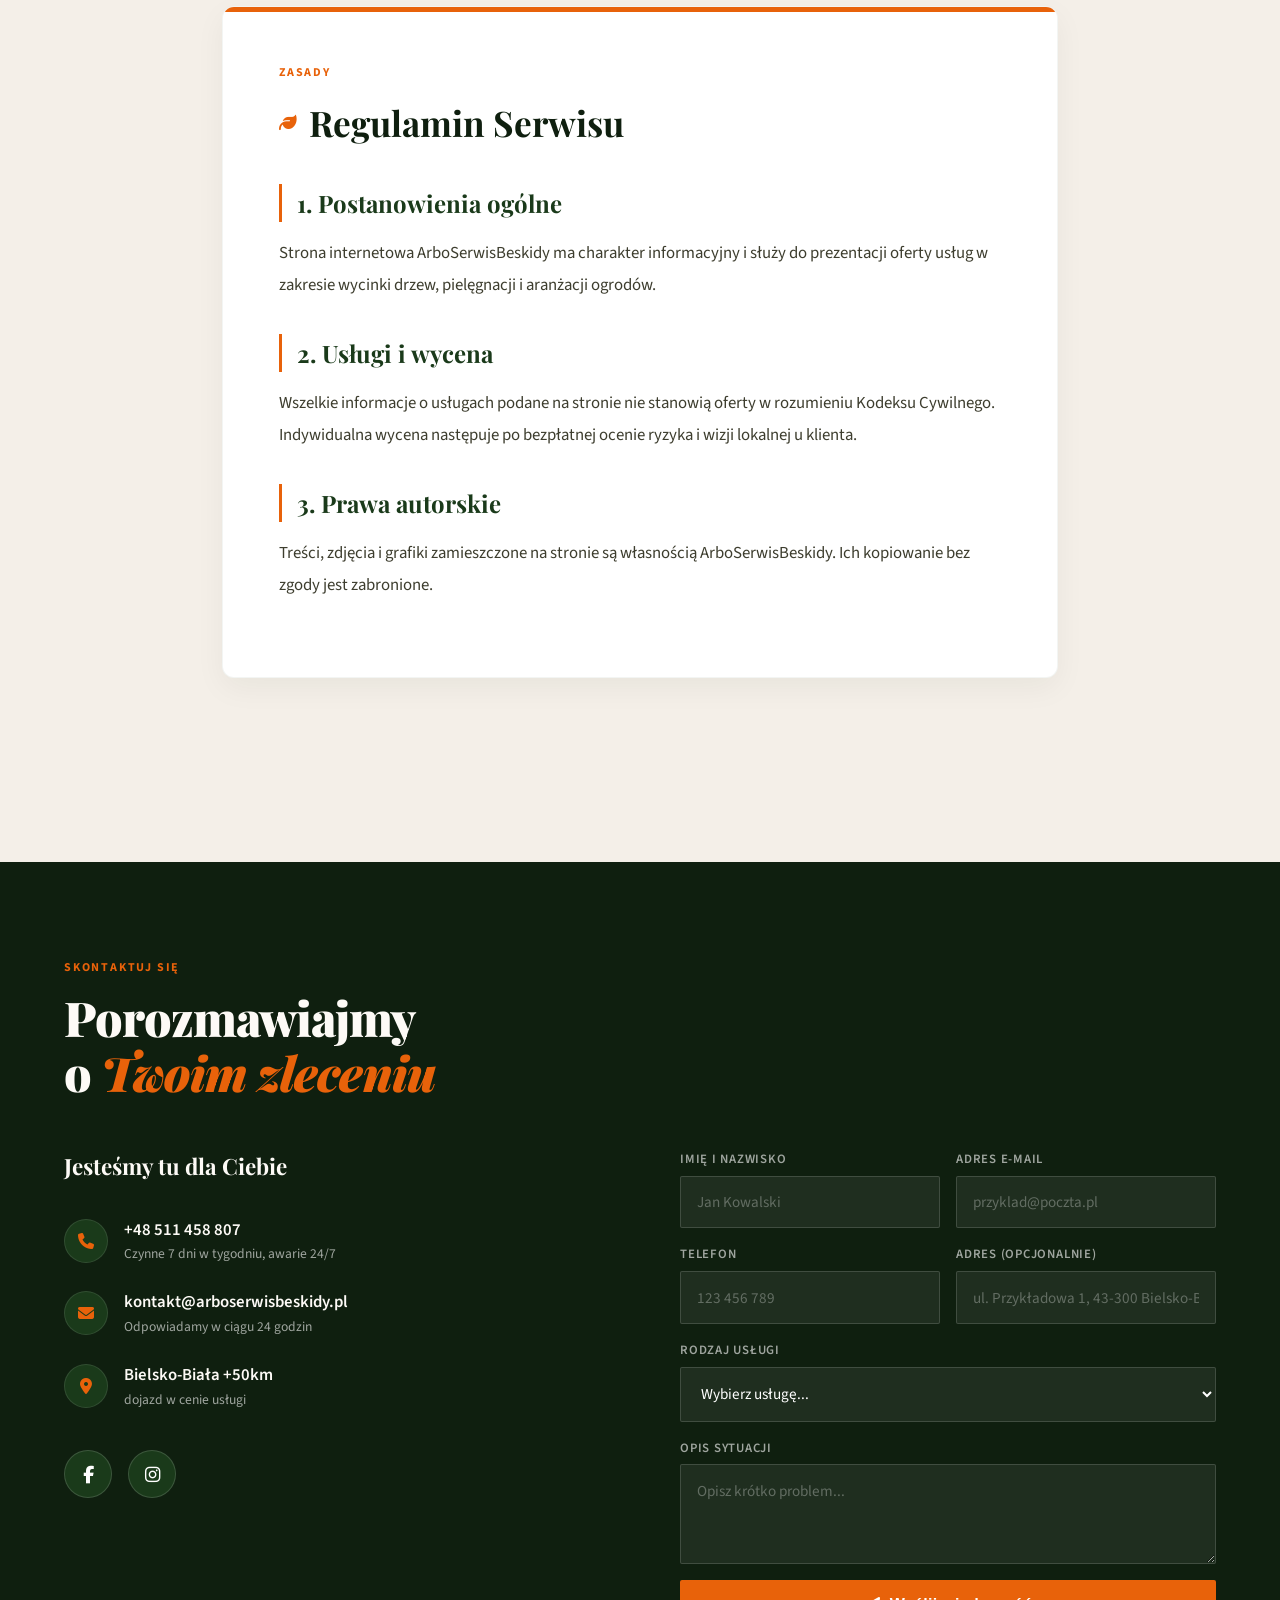
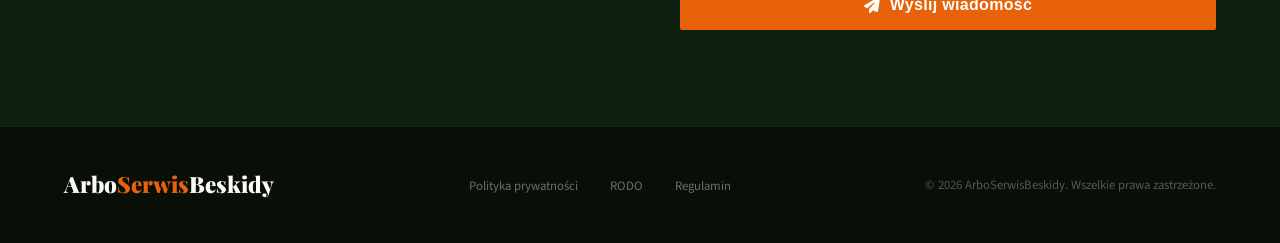
==== commit 8460fccb: "dodanie plikow" ====
--- a/dokumenty.html
+++ b/dokumenty.html
@@ -196,7 +196,7 @@
 <body>
 
   <nav id="navbar">
-    <a href="index.html" class="logo">Arbo<span>Serwis</span>Beskidy</a>
+    <a href="https://arboserwisbeskidy.pl/" class="logo">Arbo<span>Serwis</span>Beskidy</a>
     <ul class="nav-links">
       <li><a href="#kontakt" class="nav-cta">Kontakt</a></li>
     </ul>
--- a/style.css
+++ b/style.css
@@ -42,7 +42,7 @@
     opacity: 0.4;
 }
 
-/* NAVBAR */
+/* NAVBAR - ZAKTUALIZOWANY UKŁAD */
 nav {
     position: fixed;
     top: 0;
@@ -64,7 +64,15 @@
     box-shadow: 0 2px 40px rgba(0, 0, 0, 0.3);
 }
 
+.nav-cta,
+.nav-cta:visited,
+.nav-cta:active,
+.nav-cta:hover {
+    text-decoration: none !important;
+}
+
 .logo {
+    flex: 1; /* Zajmuje lewą stronę */
     font-family: 'Playfair Display', serif;
     font-size: 1.8rem;
     font-weight: 900;
@@ -77,7 +85,9 @@
 }
 
 .nav-links {
-    display: flex;
+    flex: 2; /* Środkowa sekcja dla menu */
+    display: flex;
+    justify-content: center;
     gap: 2.5rem;
     list-style: none;
 }
@@ -96,16 +106,27 @@
     color: var(--orange);
 }
 
+.nav-right {
+    flex: 1; /* Zajmuje prawą stronę */
+    display: flex;
+    justify-content: flex-end;
+    align-items: center;
+}
+
 .nav-cta {
     background: var(--orange);
     color: white !important;
     padding: 0.6rem 1.4rem;
     border-radius: 2px;
+    text-decoration: none;
+    font-size: 0.9rem;
+    font-weight: 600;
+    text-transform: uppercase;
+    transition: background 0.3s;
 }
 
 .nav-cta:hover {
     background: var(--orange-light);
-    color: white !important;
 }
 
 /* HAMBURGER */
@@ -115,6 +136,7 @@
     gap: 5px;
     cursor: pointer;
     padding: 5px;
+    margin-left: 1rem;
 }
 
 .hamburger span {
@@ -134,6 +156,18 @@
     padding: 0 4rem;
     position: relative;
     overflow: hidden;
+}
+
+.hero-video {
+    position: absolute;
+    inset: 0;
+    width: 100%;
+    height: 100%;
+    object-fit: cover;
+    z-index: 0;
+    background-image: url('img/bgimage.webp');
+    background-size: cover;
+    background-position: center;
 }
 
 .hero-gradient {
@@ -819,9 +853,6 @@
     align-items: stretch;
 }
 
-/* How many cards are visible per "page":
-   desktop = 3, tablet = 2, mobile = 1 — controlled via JS */
-
 .testimonial-card {
     background: var(--cream);
     padding: 2.5rem;
@@ -1145,7 +1176,7 @@
     font-size: 0.8rem;
 }
 
-/* BACK TO TOP BUTTON — desktop only */
+/* BACK TO TOP BUTTON */
 #backToTop {
     position: fixed;
     bottom: 2.5rem;
@@ -1183,12 +1214,6 @@
     box-shadow: 0 8px 30px rgba(232, 98, 10, 0.4);
 }
 
-@media (max-width: 1024px) {
-    #backToTop {
-        display: none !important;
-    }
-}
-
 /* ANIMATIONS */
 .reveal {
     opacity: 0;
@@ -1269,16 +1294,12 @@
         padding: 0.8rem 2rem;
     }
 
-    .nav-links {
+    .nav-links, .nav-cta {
         display: none;
     }
 
     .hamburger {
         display: flex;
-    }
-
-    .menu-open .hamburger {
-        display: none;
     }
 
     section {
@@ -1314,10 +1335,6 @@
         direction: ltr;
     }
 
-    .gallery-grid {
-        grid-template-columns: repeat(2, 1fr);
-    }
-
     .why-grid {
         grid-template-columns: repeat(2, 1fr);
     }
@@ -1329,10 +1346,6 @@
     .contact-grid {
         grid-template-columns: 1fr;
         gap: 3rem;
-    }
-
-    .contact-section {
-        padding: 4rem 2rem;
     }
 
     footer {
@@ -1340,6 +1353,10 @@
         flex-direction: column;
         align-items: flex-start;
     }
+
+    #backToTop {
+        display: none !important;
+    }
 }
 
 @media (max-width: 640px) {
@@ -1355,10 +1372,6 @@
         grid-template-columns: 1fr;
     }
 
-    .gallery-grid {
-        grid-template-columns: 1fr;
-    }
-
     .why-grid {
         grid-template-columns: 1fr;
     }
@@ -1370,27 +1383,4 @@
     .form-row {
         grid-template-columns: 1fr;
     }
-
-    .gallery-section,
-    .testimonials,
-    .services-overview {
-        padding: 4rem 2rem;
-    }
-}
-
-.hero-video {
-    position: absolute;
-    inset: 0;
-    width: 100%;
-    height: 100%;
-    object-fit: cover;
-    z-index: 0;
-    background-image: url('img/bgimage.webp');
-    background-size: cover;
-    background-position: center;
-}
-
-.hero-content, .hero-stats {
-    z-index: 2;
-    position: relative;
-}
+}
